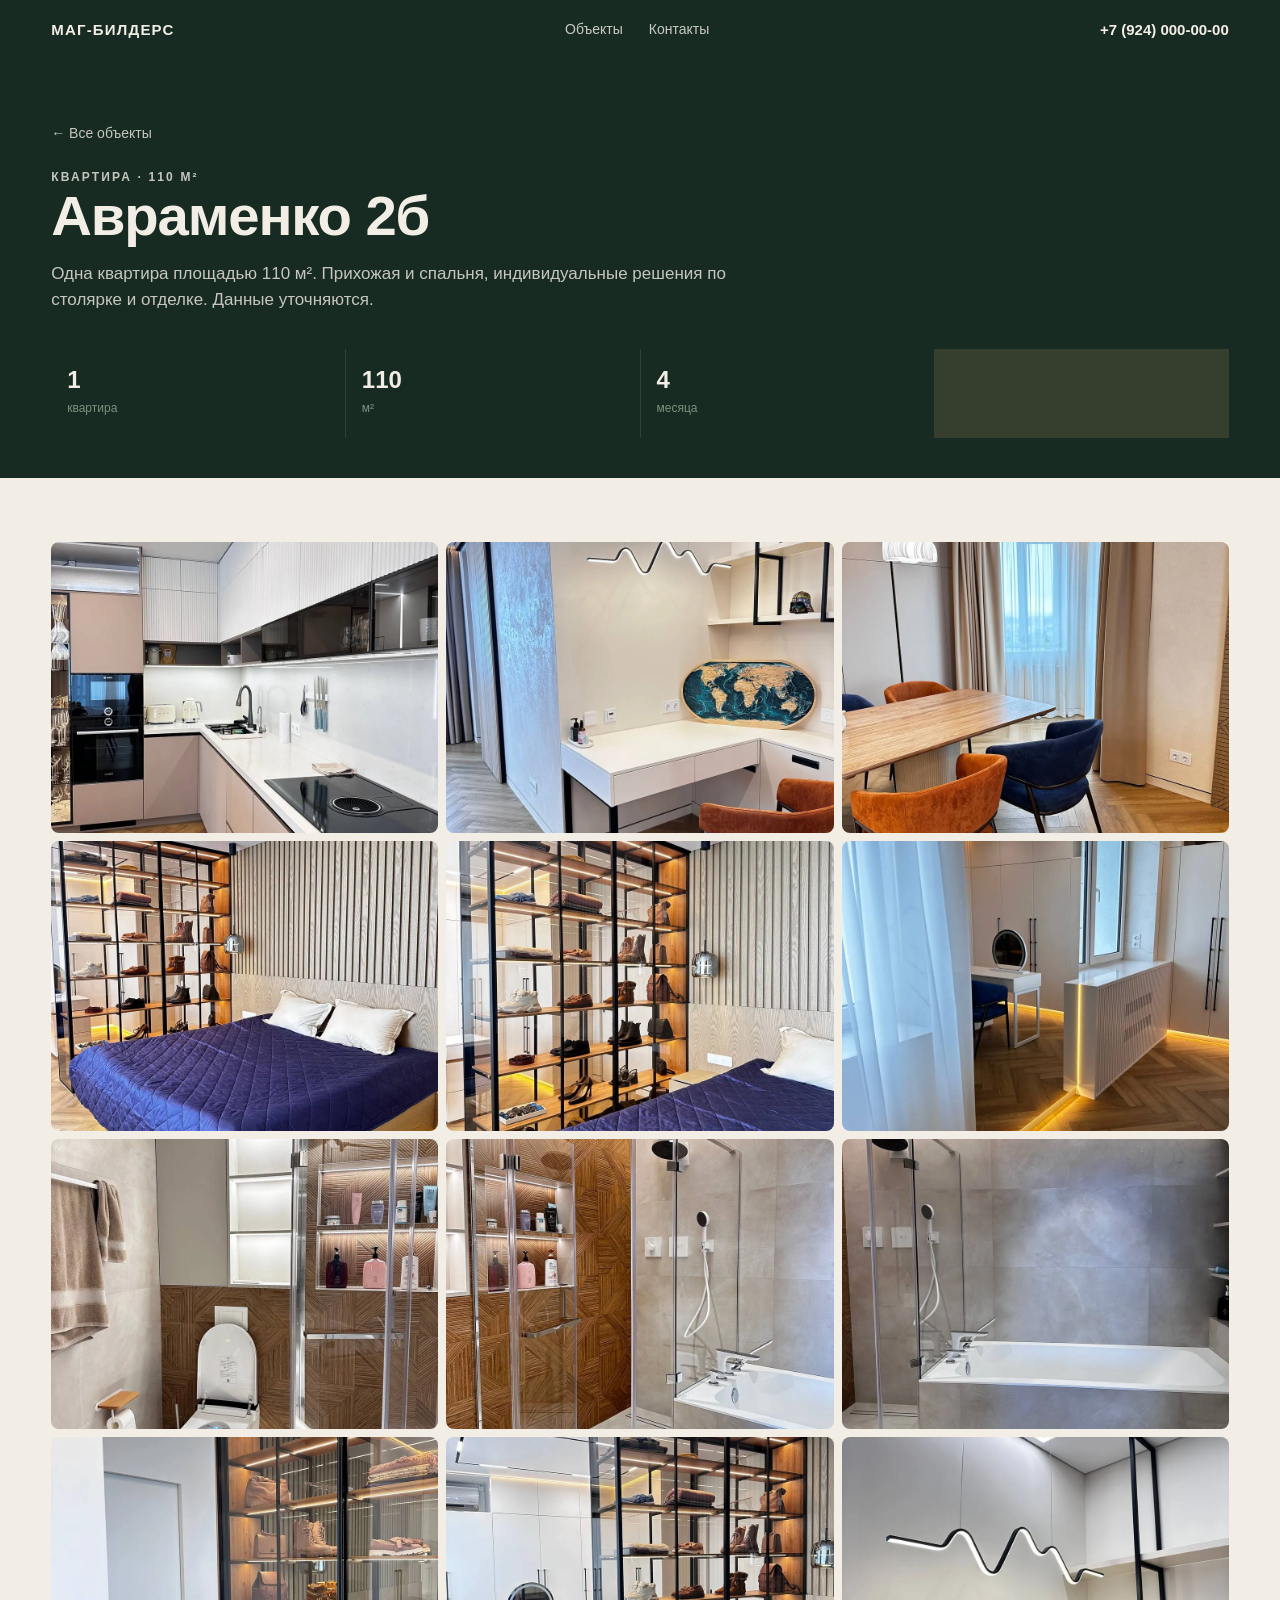
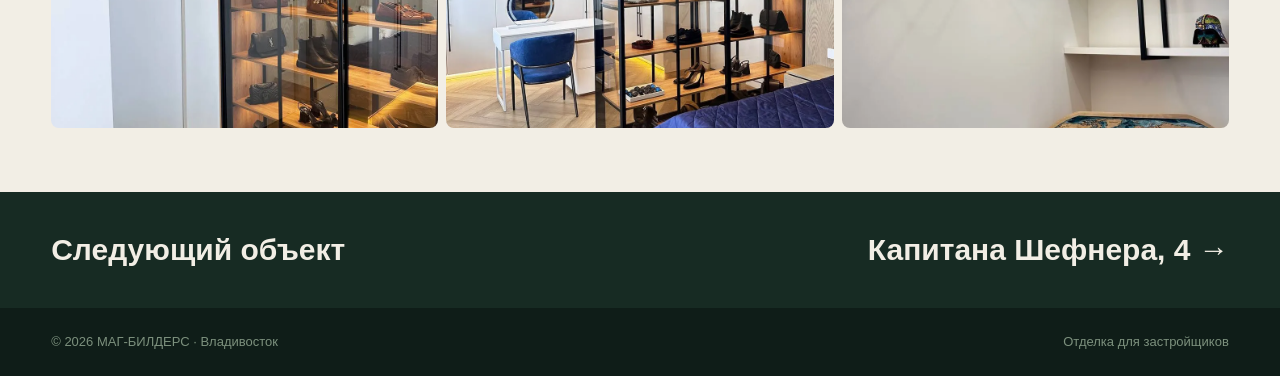
==== projects/avramenko-2b.html @ 246b2670 "Add files via upload" ====
<!DOCTYPE html>
<html lang="ru"><head>
<meta charset="utf-8">
<meta name="viewport" content="width=device-width,initial-scale=1">
<title>Авраменко 2б — МАГ-БИЛДЕРС</title>
<meta name="description" content="Прихожая и спальня — индивидуальный проект, а не типовой ремонт.">
<link rel="stylesheet" href="../assets/css/style.css">
<link rel="preload" href="../assets/fonts/Montserratwght.ttf" as="font" type="font/ttf" crossorigin>
<link rel="preload" href="../assets/fonts/Manropewght.ttf" as="font" type="font/ttf" crossorigin>
<style>
@font-face{font-family:"Montserrat";src:url("../assets/fonts/Montserratwght.ttf") format("truetype");font-weight:100 900;font-display:swap}
@font-face{font-family:"Manrope";src:url("../assets/fonts/Manropewght.ttf") format("truetype");font-weight:100 900;font-display:swap}
</style>
</head>
<body>
<header class="header">
  <div class="wrap header__row">
    <a class="logo" href="../index.html">МАГ-БИЛДЕРС</a>
    <nav class="nav">
      <a href="../index.html#projects">Объекты</a>
      <a href="../index.html#contacts">Контакты</a>
    </nav>
    <a class="header__phone" href="tel:+79240000000">+7 (924) 000-00-00</a>
    <button class="burger" aria-label="Меню">&#9776;</button>
  </div>
</header>

<section class="phero">
  <div class="wrap">
    <a class="back" href="../index.html#projects">← Все объекты</a>
    <p class="eyebrow" style="margin-top:24px">Квартира · 110 м²</p>
    <h1>Авраменко 2б</h1>
    <p>Одна квартира площадью 110 м². Прихожая и спальня, индивидуальные решения по столярке и отделке. Данные уточняются.</p>
    <div class="pstats"><div><b>1</b><span>квартира</span></div><div><b>110</b><span>м²</span></div><div><b>4</b><span>месяца</span></div></div>
  </div>
</section>

<section class="gallery">
  <div class="wrap">
    <div class="grid"><button data-full="../assets/img/avramenko-2b/001.webp"><img loading="lazy" src="../assets/img/avramenko-2b/001.webp" alt=""></button><button data-full="../assets/img/avramenko-2b/002.webp"><img loading="lazy" src="../assets/img/avramenko-2b/002.webp" alt=""></button><button data-full="../assets/img/avramenko-2b/003.webp"><img loading="lazy" src="../assets/img/avramenko-2b/003.webp" alt=""></button><button data-full="../assets/img/avramenko-2b/004.webp"><img loading="lazy" src="../assets/img/avramenko-2b/004.webp" alt=""></button><button data-full="../assets/img/avramenko-2b/005.webp"><img loading="lazy" src="../assets/img/avramenko-2b/005.webp" alt=""></button><button data-full="../assets/img/avramenko-2b/006.webp"><img loading="lazy" src="../assets/img/avramenko-2b/006.webp" alt=""></button><button data-full="../assets/img/avramenko-2b/007.webp"><img loading="lazy" src="../assets/img/avramenko-2b/007.webp" alt=""></button><button data-full="../assets/img/avramenko-2b/008.webp"><img loading="lazy" src="../assets/img/avramenko-2b/008.webp" alt=""></button><button data-full="../assets/img/avramenko-2b/009.webp"><img loading="lazy" src="../assets/img/avramenko-2b/009.webp" alt=""></button><button data-full="../assets/img/avramenko-2b/010.webp"><img loading="lazy" src="../assets/img/avramenko-2b/010.webp" alt=""></button><button data-full="../assets/img/avramenko-2b/011.webp"><img loading="lazy" src="../assets/img/avramenko-2b/011.webp" alt=""></button><button data-full="../assets/img/avramenko-2b/012.webp"><img loading="lazy" src="../assets/img/avramenko-2b/012.webp" alt=""></button></div>
  </div>
</section>

<section class="next">
  <div class="wrap">
    <a href="shefnera-4.html"><span>Следующий объект</span><span>Капитана Шефнера, 4 →</span></a>
  </div>
</section>
<footer class="footer">
  <div class="wrap footer__row">
    <span>© 2026 МАГ-БИЛДЕРС · Владивосток</span>
    <span>Отделка для застройщиков</span>
  </div>
</footer>
<script src="../assets/js/main.js"></script>
</body></html>
---- assets/css/style.css ----
:root{
  --deep:#172B23; --green:#254C3A; --milk:#F2EEE5; --graphite:#222522;
  --brass:#B3925D; --sage:#7C907D; --line:rgba(179,146,93,.28);
  --font-display:"Montserrat","Segoe UI",Arial,sans-serif;
  --font-text:"Manrope","Segoe UI",Arial,sans-serif;
  --radius:12px; --radius-lg:20px;
  --pad:clamp(20px,4vw,56px);
}
*{box-sizing:border-box}
html{scroll-behavior:smooth}
body{margin:0;background:var(--milk);color:var(--graphite);font-family:var(--font-text);font-size:17px;line-height:1.55;-webkit-font-smoothing:antialiased}
img,video{display:block;max-width:100%}
a{color:inherit}
h1,h2,h3{font-family:var(--font-display);font-weight:700;letter-spacing:-.02em;line-height:1.08;margin:0}
.wrap{width:min(1360px,100% - 2*var(--pad));margin:0 auto}
.eyebrow{font:600 12px/1.3 var(--font-text);letter-spacing:.18em;text-transform:uppercase;color:var(--brass);margin:0 0 18px}
.btn{display:inline-flex;align-items:center;justify-content:center;min-height:54px;padding:14px 26px;border-radius:var(--radius);border:1px solid var(--green);background:var(--green);color:var(--milk);font:700 13px/1.2 var(--font-text);letter-spacing:.06em;text-transform:uppercase;text-decoration:none;cursor:pointer;transition:background .2s,color .2s,border-color .2s}
.btn:hover{background:var(--deep);border-color:var(--deep)}
.btn--ghost{background:transparent;color:var(--milk);border-color:rgba(242,238,229,.55)}
.btn--ghost:hover{background:rgba(242,238,229,.12);border-color:var(--milk)}
.btn--dark{background:var(--graphite);border-color:var(--graphite)}

/* header */
.header{position:fixed;inset:0 0 auto;z-index:40;padding:18px 0;transition:background .3s,box-shadow .3s,padding .3s}
.header.is-solid{background:rgba(23,43,35,.94);backdrop-filter:blur(10px);padding:12px 0;box-shadow:0 1px 0 var(--line)}
.header__row{display:flex;align-items:center;justify-content:space-between;gap:20px}
.logo{font:700 15px/1 var(--font-display);letter-spacing:.08em;color:var(--milk);text-decoration:none;text-transform:uppercase}
.logo span{color:var(--brass)}
.nav{display:flex;gap:26px}
.nav a{color:rgba(242,238,229,.82);text-decoration:none;font-size:14px;transition:color .2s}
.nav a:hover{color:var(--brass)}
.header__phone{color:var(--milk);text-decoration:none;font-weight:600;font-size:15px;white-space:nowrap}
.burger{display:none;background:none;border:0;color:var(--milk);font-size:22px;cursor:pointer}

/* hero */
.hero{background:var(--deep);padding:96px 0 40px}
.hero__frame{position:relative;overflow:hidden;border-radius:var(--radius-lg);background:#0f1d18;aspect-ratio:16/9;min-height:420px}
.hero__frame img,.hero__frame video{position:absolute;inset:0;width:100%;height:100%;object-fit:cover}
.hero__frame video{opacity:0;transition:opacity .8s ease}
.hero__frame video.is-playing{opacity:1}
.hero__frame::after{content:"";position:absolute;inset:0;background:linear-gradient(90deg,rgba(23,43,35,.9),rgba(23,43,35,.62) 55%,rgba(23,43,35,.12))}
.hero__content{position:relative;z-index:2;display:flex;flex-direction:column;justify-content:flex-end;height:100%;padding:clamp(24px,4vw,56px);color:var(--milk);max-width:820px}
.hero h1{font-size:clamp(34px,5.2vw,68px);margin:0 0 20px}
.hero h1 em{font-style:normal;color:var(--brass)}
.hero__lead{font-size:clamp(16px,1.5vw,20px);line-height:1.5;color:rgba(242,238,229,.9);max-width:640px;margin:0 0 28px}
.hero__actions{display:flex;gap:14px;flex-wrap:wrap}

/* about */
.about{padding:clamp(56px,7vw,104px) 0;background:var(--milk)}
.about__grid{display:grid;grid-template-columns:1.05fr .95fr;gap:clamp(28px,5vw,72px);align-items:start}
.about h2{font-size:clamp(28px,3.4vw,46px);color:var(--green);margin:0 0 20px}
.about p{color:#3a3f3a;margin:0 0 16px}
.rule{width:72px;height:2px;background:var(--brass);margin:24px 0}
.proof{display:block}
.proof__item{border-top:1px solid rgba(34,37,34,.14);padding-top:16px}
.proof__title{font:700 16px/1.3 var(--font-display);color:var(--graphite);margin:0 0 6px}
.proof__text{font-size:15px;color:#4b514b;margin:0}

/* projects */
.projects{padding:0 0 clamp(56px,7vw,104px);background:var(--milk)}
.projects__head{display:flex;align-items:flex-end;justify-content:space-between;gap:24px;margin-bottom:28px}
.projects h2{font-size:clamp(28px,3.4vw,46px);color:var(--green)}
.projects__head p{margin:0;color:#5a615a;font-size:15px;max-width:420px}
.cards{display:grid;gap:20px}
.card{display:grid;grid-template-columns:minmax(0,42%) minmax(0,58%);background:#EDE6D8;border-radius:var(--radius-lg);overflow:hidden;text-decoration:none;color:inherit;box-shadow:0 1px 0 rgba(34,37,34,.06);transition:transform .25s ease,box-shadow .25s ease}
.card:hover{transform:translateY(-2px);box-shadow:0 18px 40px rgba(23,43,35,.10)}
.card__body{padding:clamp(24px,2.6vw,38px);display:flex;flex-direction:column;min-height:340px}
.card__type{font-size:12px;letter-spacing:.14em;text-transform:uppercase;color:var(--brass);margin:0 0 10px}
.card__title{font-size:clamp(24px,2.4vw,34px);color:var(--green);margin:0 0 12px}
.card__text{font-size:16.5px;line-height:1.5;color:#3a3f3a;margin:0 0 22px}
.card__stats{display:flex;gap:22px;flex-wrap:wrap;margin-top:4px}
.card__stat b{display:block;font:700 26px/1.1 var(--font-display);color:var(--graphite)}
.card__stat span{font-size:13px;color:#6d756d}
.card__more{margin-top:auto;padding-top:22px;font:700 12px/1 var(--font-text);letter-spacing:.12em;text-transform:uppercase;color:var(--green)}
.card__media{display:grid;grid-template-columns:1.5fr 1fr 1fr;grid-template-rows:1fr 1fr;gap:4px;background:#dcd3c2;min-height:340px}
.card__media img{position:absolute;inset:0;width:100%;height:100%;object-fit:cover;transition:transform .5s ease}
.card:hover .card__tile img{transform:scale(1.03)}
.card__media > *:first-child{grid-row:1 / span 2}
.card__tile{position:relative;display:block;overflow:hidden;height:100%}
.card__badge{position:absolute;inset:auto 8px 8px auto;background:rgba(23,43,35,.86);color:var(--milk);font:600 12px/1 var(--font-text);padding:7px 10px;border-radius:4px;letter-spacing:.02em}

/* cta */
.cta{background:var(--deep);color:var(--milk);padding:clamp(56px,7vw,96px) 0}
.cta__grid{display:grid;grid-template-columns:1.1fr .9fr;gap:40px;align-items:center}
.cta h2{font-size:clamp(28px,3.4vw,44px);margin:0 0 16px}
.cta p{color:rgba(242,238,229,.78);margin:0}
.cta__actions{display:flex;gap:14px;flex-wrap:wrap;justify-content:flex-end}
.contacts{display:flex;gap:28px;flex-wrap:wrap;margin-top:28px;font-size:15px;color:rgba(242,238,229,.8)}
.contacts a{text-decoration:none;color:var(--milk)}
.contacts a:hover{color:var(--brass)}

/* footer */
.footer{background:#0f1d18;color:var(--sage);font-size:13px;padding:24px 0}
.footer__row{display:flex;justify-content:space-between;gap:16px;flex-wrap:wrap}

/* project page */
.phero{background:var(--deep);color:var(--milk);padding:120px 0 40px}
.phero h1{font-size:clamp(30px,4.4vw,58px);margin:0 0 14px}
.phero p{color:rgba(242,238,229,.8);max-width:720px;margin:0}
.pstats{display:grid;grid-template-columns:repeat(4,1fr);gap:1px;background:rgba(179,146,93,.2);margin-top:36px}
.pstats div{background:var(--deep);padding:18px 16px}
.pstats b{display:block;font:700 24px/1.1 var(--font-display)}
.pstats span{font-size:12px;color:var(--sage)}
.gallery{padding:clamp(40px,5vw,72px) 0;background:var(--milk)}
.grid{display:grid;grid-template-columns:repeat(3,1fr);gap:8px}
.grid button{padding:0;border:0;background:#ddd;cursor:zoom-in;overflow:hidden;border-radius:8px;aspect-ratio:4/3}
.grid img{width:100%;height:100%;object-fit:cover;transition:transform .4s}
.grid button:hover img{transform:scale(1.04)}
.back{display:inline-flex;gap:8px;align-items:center;color:var(--milk);text-decoration:none;font-size:14px;opacity:.8}
.back:hover{opacity:1;color:var(--brass)}
.next{background:var(--deep);color:var(--milk);padding:40px 0}
.next a{display:flex;justify-content:space-between;align-items:center;text-decoration:none;color:var(--milk);font:700 clamp(20px,2.4vw,30px)/1.2 var(--font-display)}
.next a:hover{color:var(--brass)}

/* lightbox */
.lb{position:fixed;inset:0;z-index:80;background:rgba(10,16,13,.96);display:none;align-items:center;justify-content:center}
.lb.is-open{display:flex}
.lb img{max-width:92vw;max-height:86vh;object-fit:contain;border-radius:6px}
.lb__btn{position:absolute;background:none;border:0;color:var(--milk);font-size:34px;cursor:pointer;padding:16px;opacity:.75}
.lb__btn:hover{opacity:1}
.lb__prev{left:8px}.lb__next{right:8px}.lb__close{top:8px;right:8px}
.lb__count{position:absolute;bottom:18px;left:50%;transform:translateX(-50%);color:rgba(255,255,255,.7);font-size:13px}

@media (max-width:900px){
  .nav{display:none}
  .burger{display:block}
  .header__phone{display:none}
  .about__grid,.cta__grid{grid-template-columns:1fr}
  .cta__actions{justify-content:flex-start}
  .card{grid-template-columns:1fr}
  .card__media{min-height:240px;order:-1}
  .grid{grid-template-columns:repeat(2,1fr)}
  .pstats{grid-template-columns:repeat(2,1fr)}
  .hero__frame{aspect-ratio:auto;min-height:560px}
  .hero__frame::after{background:linear-gradient(180deg,rgba(23,43,35,.55),rgba(23,43,35,.9))}
  .hero{padding-top:84px}
}
@media (max-width:560px){
  .grid{grid-template-columns:1fr}
  .card__stats{gap:16px}
}
@media (prefers-reduced-motion:reduce){
  *{transition:none!important;animation:none!important;scroll-behavior:auto!important}
}

/* proof block */
.proof{background:var(--milk);padding:clamp(36px,4.5vw,64px) 0 clamp(28px,3vw,40px)}
.proof__grid{display:grid;grid-template-columns:repeat(4,1fr);gap:1px;background:rgba(34,37,34,.14);border-top:1px solid rgba(34,37,34,.16);border-bottom:1px solid rgba(34,37,34,.16)}
.proof__item{background:var(--milk);padding:26px 24px 28px}
.proof__num{font:700 12px/1 var(--font-text);letter-spacing:.18em;color:var(--brass);margin:0 0 12px}
.proof__title{font:700 19px/1.3 var(--font-display);color:var(--green);margin:0 0 8px}
.proof__text{font-size:15px;line-height:1.5;color:#4b514b;margin:0}
@media (max-width:1000px){.proof__grid{grid-template-columns:repeat(2,1fr)}}
@media (max-width:600px){.proof__grid{grid-template-columns:1fr}.proof__item{padding:20px 0 22px;background:transparent}.proof__grid{background:transparent;gap:0;border-bottom:0}.proof__item{border-top:1px solid rgba(34,37,34,.14)}}

/* stat icons */
.card__stat{display:flex;align-items:flex-start;gap:10px}
.card__stat svg{width:20px;height:20px;flex:none;margin-top:2px;stroke:var(--brass);fill:none;stroke-width:1.4;stroke-linecap:round;stroke-linejoin:round}
.card__stat > div{display:flex;flex-direction:column}
.card__stat b{display:block;font-size:26px;line-height:1.1;font-weight:700;color:var(--graphite)}
.card__stat span{font-size:13px;color:#5a615a;display:block;margin-top:2px;line-height:1.3}
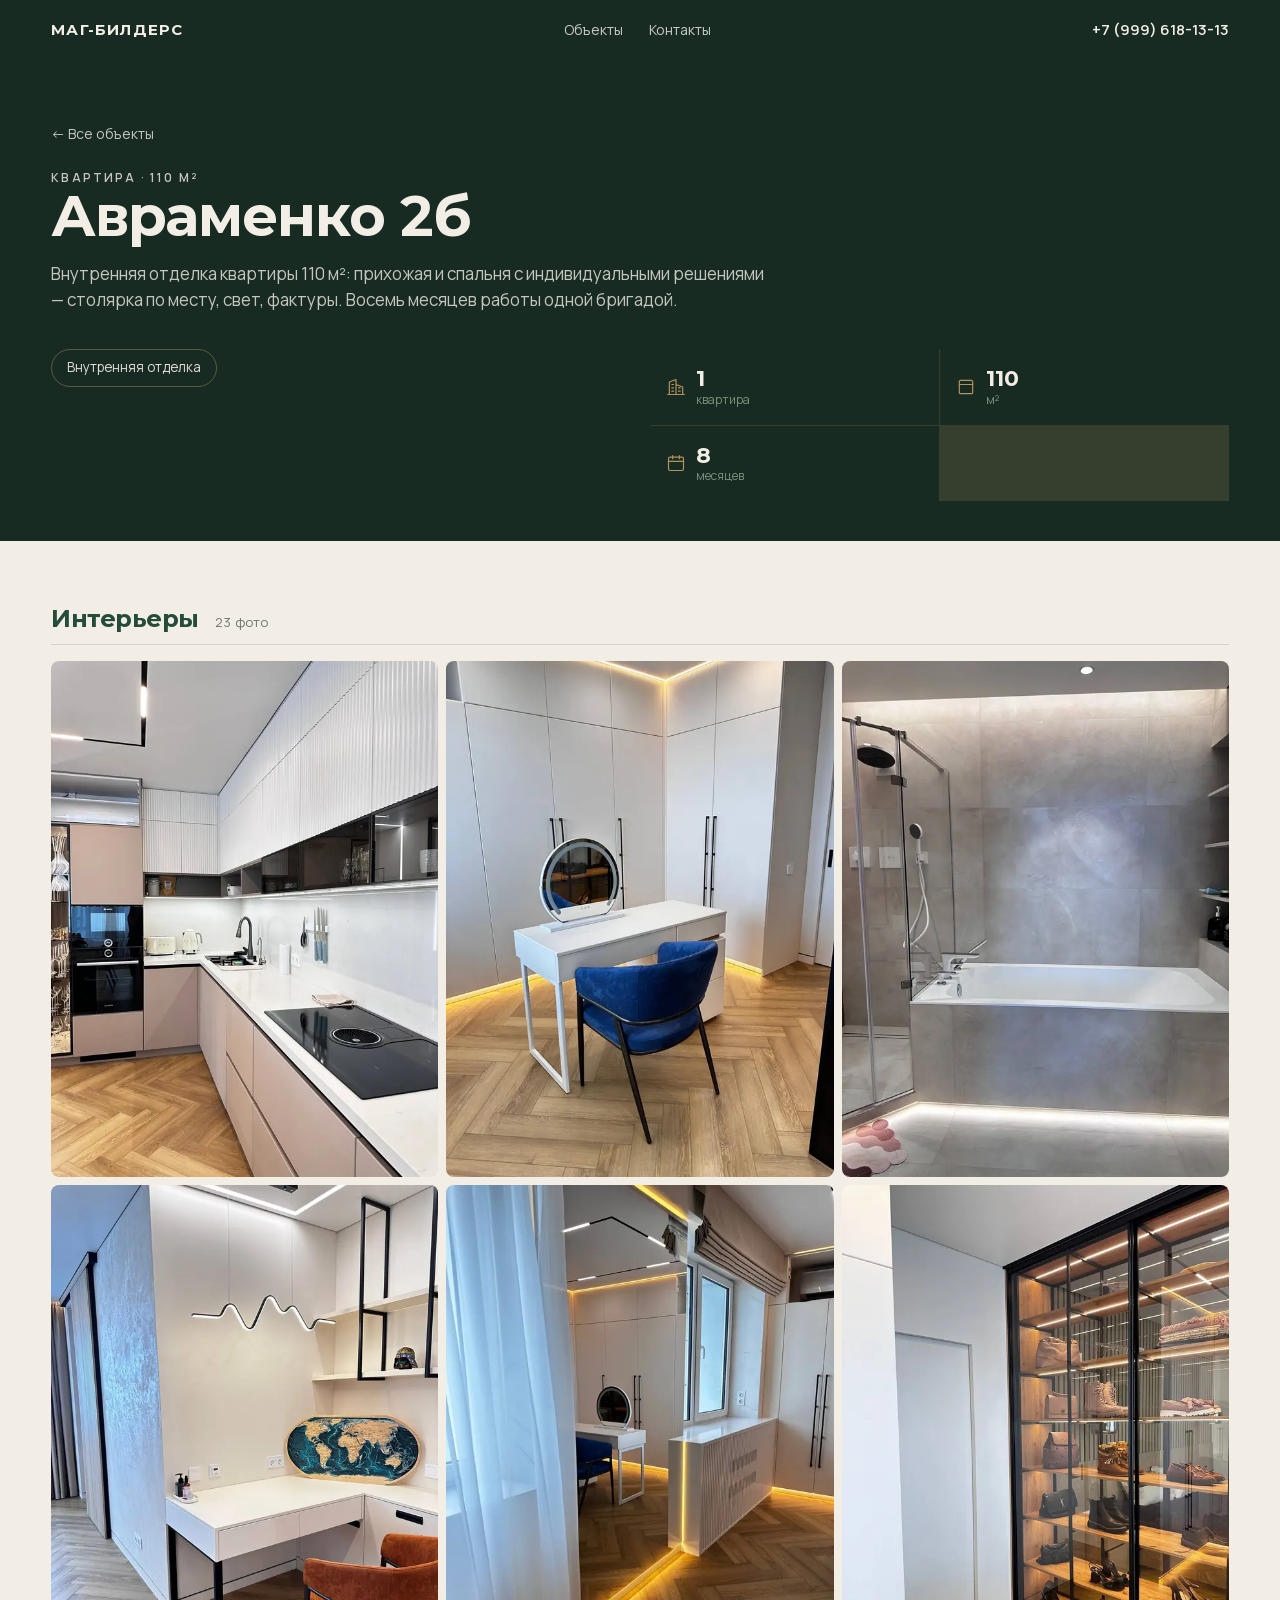
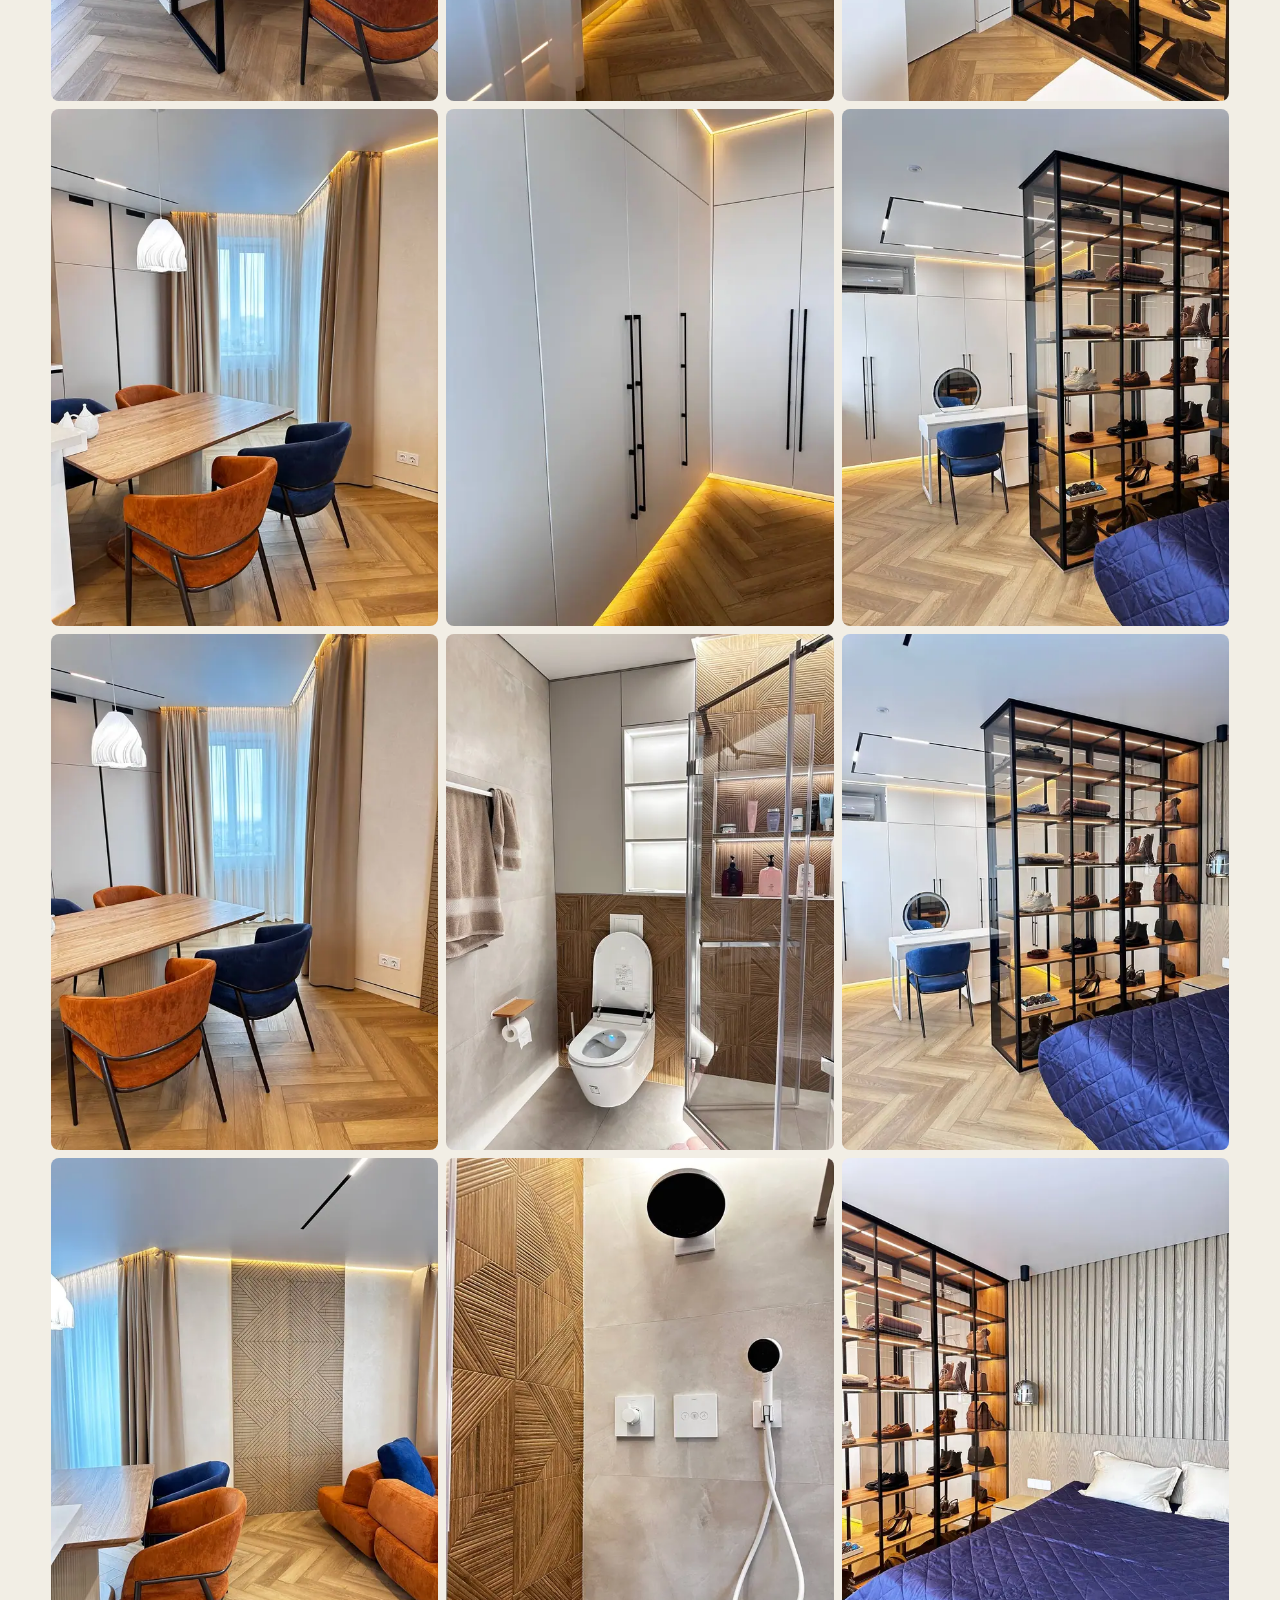
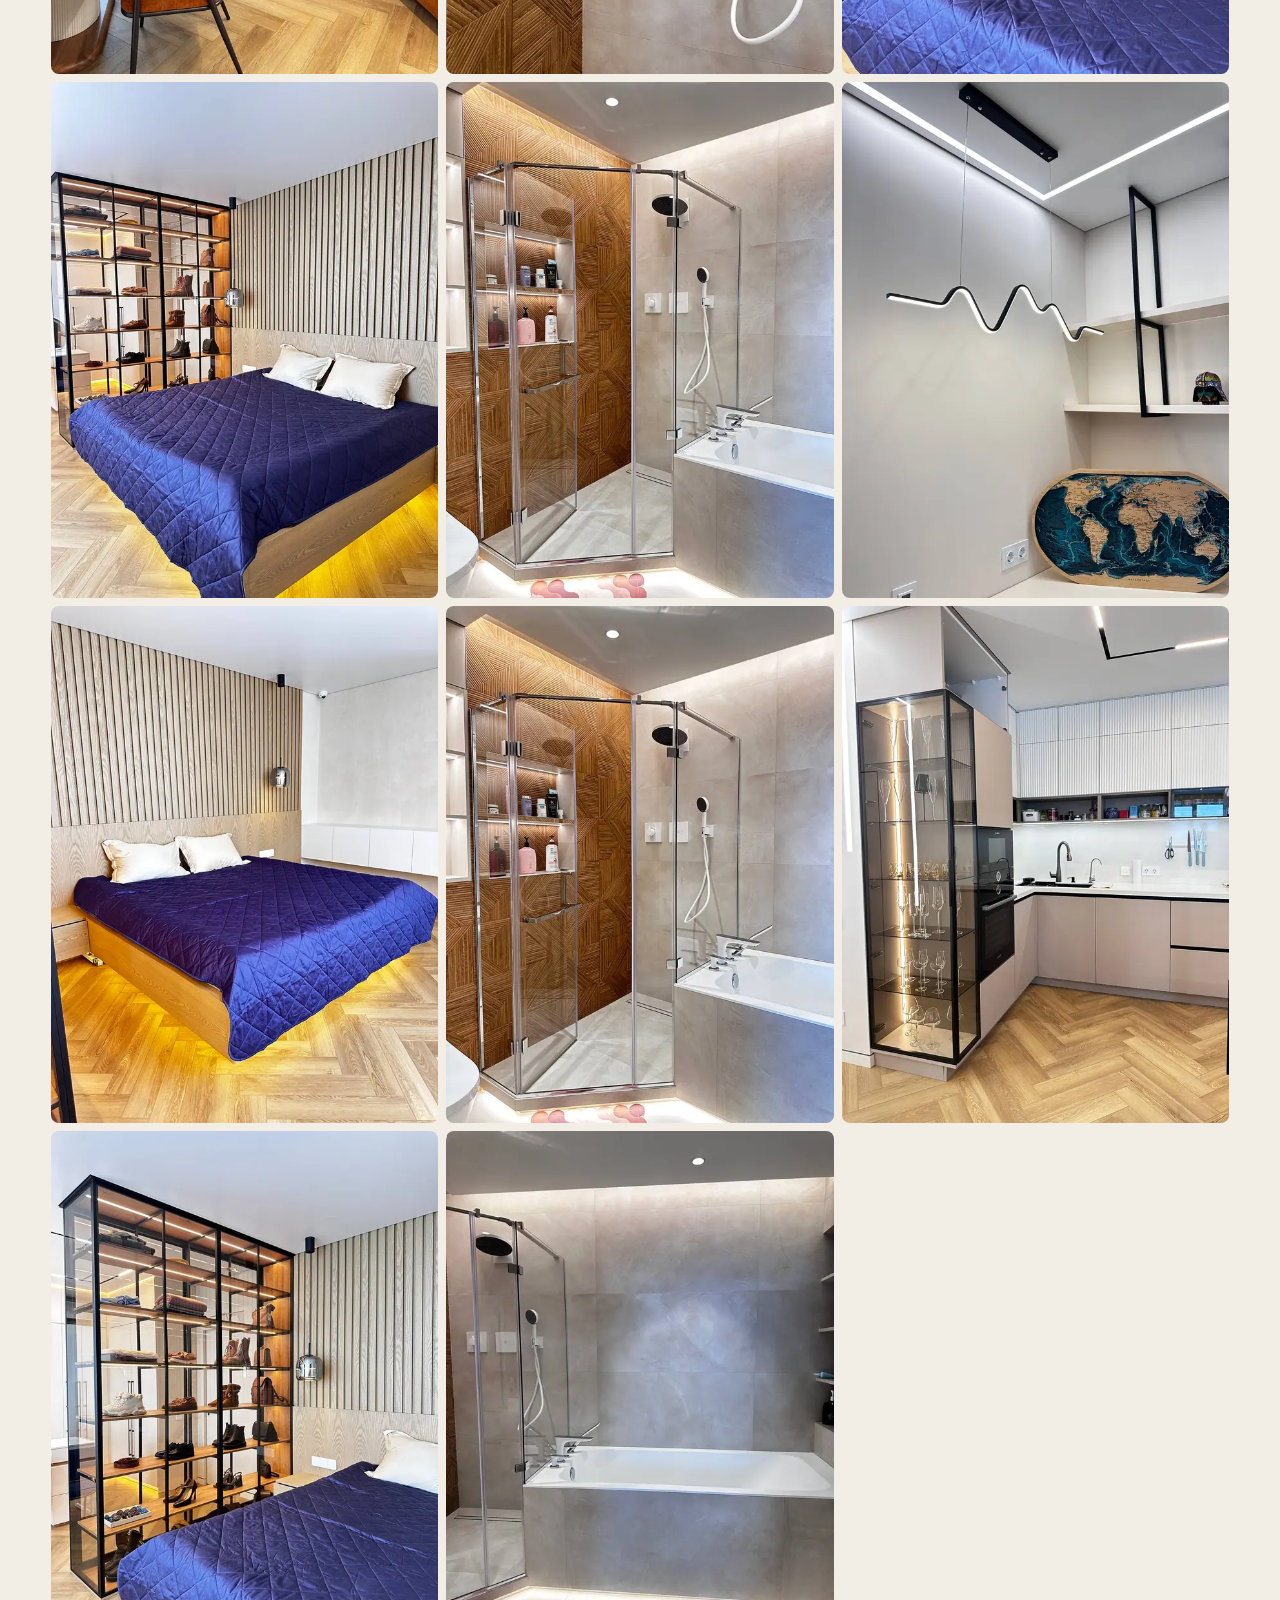
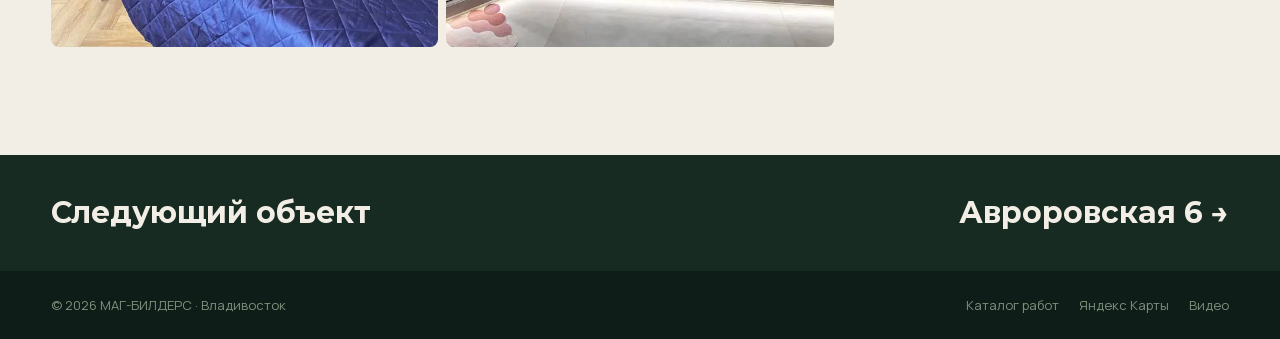
==== commit 0fb00826: "Сайт по ТЗ: семь объектов, фото МОП, новые контакты - семь объектов вместо пяти: Шефнера 4 -> Авроро" ====
--- a/projects/avramenko-2b.html
+++ b/projects/avramenko-2b.html
@@ -3,13 +3,17 @@
 <meta charset="utf-8">
 <meta name="viewport" content="width=device-width,initial-scale=1">
 <title>Авраменко 2б — МАГ-БИЛДЕРС</title>
-<meta name="description" content="Прихожая и спальня — индивидуальный проект, а не типовой ремонт.">
+<meta name="description" content="110 м² индивидуальных решений вместо типового ремонта.">
+<meta property="og:title" content="Авраменко 2б — МАГ-БИЛДЕРС">
+<meta property="og:description" content="110 м² индивидуальных решений вместо типового ремонта.">
+<meta property="og:type" content="website">
+<meta name="theme-color" content="#172B23">
 <link rel="stylesheet" href="../assets/css/style.css">
-<link rel="preload" href="../assets/fonts/Montserratwght.ttf" as="font" type="font/ttf" crossorigin>
-<link rel="preload" href="../assets/fonts/Manropewght.ttf" as="font" type="font/ttf" crossorigin>
+<link rel="preload" href="../assets/fonts/Montserrat.woff2" as="font" type="font/woff2" crossorigin>
+<link rel="preload" href="../assets/fonts/Manrope.woff2" as="font" type="font/woff2" crossorigin>
 <style>
-@font-face{font-family:"Montserrat";src:url("../assets/fonts/Montserratwght.ttf") format("truetype");font-weight:100 900;font-display:swap}
-@font-face{font-family:"Manrope";src:url("../assets/fonts/Manropewght.ttf") format("truetype");font-weight:100 900;font-display:swap}
+@font-face{font-family:"Montserrat";src:url("../assets/fonts/Montserrat.woff2") format("woff2");font-weight:100 900;font-display:swap}
+@font-face{font-family:"Manrope";src:url("../assets/fonts/Manrope.woff2") format("woff2");font-weight:100 900;font-display:swap}
 </style>
 </head>
 <body>
@@ -20,8 +24,13 @@
       <a href="../index.html#projects">Объекты</a>
       <a href="../index.html#contacts">Контакты</a>
     </nav>
-    <a class="header__phone" href="tel:+79240000000">+7 (924) 000-00-00</a>
-    <button class="burger" aria-label="Меню">&#9776;</button>
+    <a class="header__phone" href="tel:+79996181313">+7 (999) 618-13-13</a>
+    <button class="burger" aria-label="Меню" aria-expanded="false">&#9776;</button>
+    <div class="menu-extra" hidden>
+      <a href="https://wa.me/79996181313" target="_blank" rel="noopener">WhatsApp</a>
+      <a href="https://t.me/MAGbuildersVl" target="_blank" rel="noopener">Telegram</a>
+      <a href="https://taplink.cc/magbuilders.vl" target="_blank" rel="noopener">Каталог работ</a>
+    </div>
   </div>
 </header>
 
@@ -30,26 +39,33 @@
     <a class="back" href="../index.html#projects">← Все объекты</a>
     <p class="eyebrow" style="margin-top:24px">Квартира · 110 м²</p>
     <h1>Авраменко 2б</h1>
-    <p>Одна квартира площадью 110 м². Прихожая и спальня, индивидуальные решения по столярке и отделке. Данные уточняются.</p>
-    <div class="pstats"><div><b>1</b><span>квартира</span></div><div><b>110</b><span>м²</span></div><div><b>4</b><span>месяца</span></div></div>
+    <p>Внутренняя отделка квартиры 110 м²: прихожая и спальня с индивидуальными решениями — столярка по месту, свет, фактуры. Восемь месяцев работы одной бригадой.</p>
+    <div class="phero__cols">
+      <ul class="works"><li>Внутренняя отделка</li></ul>
+      <div class="pstats"><div><svg viewBox="0 0 24 24" aria-hidden="true"><path d="M4 21V6l8-3v18M12 21V9l8 3v9M2 21h20"/><path d="M7 9h2M7 13h2M7 17h2M15 13h2M15 17h2"/></svg><b>1</b><span>квартира</span></div><div><svg viewBox="0 0 24 24" aria-hidden="true"><rect x="4" y="4" width="16" height="16" rx="1.5"/><path d="M4 9h16"/></svg><b>110</b><span>м²</span></div><div><svg viewBox="0 0 24 24" aria-hidden="true"><rect x="3" y="5" width="18" height="16" rx="2"/><path d="M3 10h18M8 3v4M16 3v4"/></svg><b>8</b><span>месяцев</span></div></div>
+    </div>
   </div>
 </section>
 
 <section class="gallery">
   <div class="wrap">
-    <div class="grid"><button data-full="../assets/img/avramenko-2b/001.webp"><img loading="lazy" src="../assets/img/avramenko-2b/001.webp" alt=""></button><button data-full="../assets/img/avramenko-2b/002.webp"><img loading="lazy" src="../assets/img/avramenko-2b/002.webp" alt=""></button><button data-full="../assets/img/avramenko-2b/003.webp"><img loading="lazy" src="../assets/img/avramenko-2b/003.webp" alt=""></button><button data-full="../assets/img/avramenko-2b/004.webp"><img loading="lazy" src="../assets/img/avramenko-2b/004.webp" alt=""></button><button data-full="../assets/img/avramenko-2b/005.webp"><img loading="lazy" src="../assets/img/avramenko-2b/005.webp" alt=""></button><button data-full="../assets/img/avramenko-2b/006.webp"><img loading="lazy" src="../assets/img/avramenko-2b/006.webp" alt=""></button><button data-full="../assets/img/avramenko-2b/007.webp"><img loading="lazy" src="../assets/img/avramenko-2b/007.webp" alt=""></button><button data-full="../assets/img/avramenko-2b/008.webp"><img loading="lazy" src="../assets/img/avramenko-2b/008.webp" alt=""></button><button data-full="../assets/img/avramenko-2b/009.webp"><img loading="lazy" src="../assets/img/avramenko-2b/009.webp" alt=""></button><button data-full="../assets/img/avramenko-2b/010.webp"><img loading="lazy" src="../assets/img/avramenko-2b/010.webp" alt=""></button><button data-full="../assets/img/avramenko-2b/011.webp"><img loading="lazy" src="../assets/img/avramenko-2b/011.webp" alt=""></button><button data-full="../assets/img/avramenko-2b/012.webp"><img loading="lazy" src="../assets/img/avramenko-2b/012.webp" alt=""></button></div>
+    <div class="gallery__group"><h2>Интерьеры</h2><span class="gallery__count">23 фото</span></div><div class="grid"><button type="button" data-full="../assets/img/avramenko-2b/001.webp" aria-label="Интерьеры — фото 1"><img loading="lazy" src="../assets/img/avramenko-2b/t/001.webp" alt="" width="800" height="600"></button><button type="button" data-full="../assets/img/avramenko-2b/002.webp" aria-label="Интерьеры — фото 2"><img loading="lazy" src="../assets/img/avramenko-2b/t/002.webp" alt="" width="800" height="600"></button><button type="button" data-full="../assets/img/avramenko-2b/003.webp" aria-label="Интерьеры — фото 3"><img loading="lazy" src="../assets/img/avramenko-2b/t/003.webp" alt="" width="800" height="600"></button><button type="button" data-full="../assets/img/avramenko-2b/004.webp" aria-label="Интерьеры — фото 4"><img loading="lazy" src="../assets/img/avramenko-2b/t/004.webp" alt="" width="800" height="600"></button><button type="button" data-full="../assets/img/avramenko-2b/005.webp" aria-label="Интерьеры — фото 5"><img loading="lazy" src="../assets/img/avramenko-2b/t/005.webp" alt="" width="800" height="600"></button><button type="button" data-full="../assets/img/avramenko-2b/006.webp" aria-label="Интерьеры — фото 6"><img loading="lazy" src="../assets/img/avramenko-2b/t/006.webp" alt="" width="800" height="600"></button><button type="button" data-full="../assets/img/avramenko-2b/007.webp" aria-label="Интерьеры — фото 7"><img loading="lazy" src="../assets/img/avramenko-2b/t/007.webp" alt="" width="800" height="600"></button><button type="button" data-full="../assets/img/avramenko-2b/008.webp" aria-label="Интерьеры — фото 8"><img loading="lazy" src="../assets/img/avramenko-2b/t/008.webp" alt="" width="800" height="600"></button><button type="button" data-full="../assets/img/avramenko-2b/009.webp" aria-label="Интерьеры — фото 9"><img loading="lazy" src="../assets/img/avramenko-2b/t/009.webp" alt="" width="800" height="600"></button><button type="button" data-full="../assets/img/avramenko-2b/010.webp" aria-label="Интерьеры — фото 10"><img loading="lazy" src="../assets/img/avramenko-2b/t/010.webp" alt="" width="800" height="600"></button><button type="button" data-full="../assets/img/avramenko-2b/011.webp" aria-label="Интерьеры — фото 11"><img loading="lazy" src="../assets/img/avramenko-2b/t/011.webp" alt="" width="800" height="600"></button><button type="button" data-full="../assets/img/avramenko-2b/012.webp" aria-label="Интерьеры — фото 12"><img loading="lazy" src="../assets/img/avramenko-2b/t/012.webp" alt="" width="800" height="600"></button><button type="button" data-full="../assets/img/avramenko-2b/013.webp" aria-label="Интерьеры — фото 13"><img loading="lazy" src="../assets/img/avramenko-2b/t/013.webp" alt="" width="800" height="600"></button><button type="button" data-full="../assets/img/avramenko-2b/014.webp" aria-label="Интерьеры — фото 14"><img loading="lazy" src="../assets/img/avramenko-2b/t/014.webp" alt="" width="800" height="600"></button><button type="button" data-full="../assets/img/avramenko-2b/015.webp" aria-label="Интерьеры — фото 15"><img loading="lazy" src="../assets/img/avramenko-2b/t/015.webp" alt="" width="800" height="600"></button><button type="button" data-full="../assets/img/avramenko-2b/016.webp" aria-label="Интерьеры — фото 16"><img loading="lazy" src="../assets/img/avramenko-2b/t/016.webp" alt="" width="800" height="600"></button><button type="button" data-full="../assets/img/avramenko-2b/017.webp" aria-label="Интерьеры — фото 17"><img loading="lazy" src="../assets/img/avramenko-2b/t/017.webp" alt="" width="800" height="600"></button><button type="button" data-full="../assets/img/avramenko-2b/018.webp" aria-label="Интерьеры — фото 18"><img loading="lazy" src="../assets/img/avramenko-2b/t/018.webp" alt="" width="800" height="600"></button><button type="button" data-full="../assets/img/avramenko-2b/019.webp" aria-label="Интерьеры — фото 19"><img loading="lazy" src="../assets/img/avramenko-2b/t/019.webp" alt="" width="800" height="600"></button><button type="button" data-full="../assets/img/avramenko-2b/020.webp" aria-label="Интерьеры — фото 20"><img loading="lazy" src="../assets/img/avramenko-2b/t/020.webp" alt="" width="800" height="600"></button><button type="button" data-full="../assets/img/avramenko-2b/021.webp" aria-label="Интерьеры — фото 21"><img loading="lazy" src="../assets/img/avramenko-2b/t/021.webp" alt="" width="800" height="600"></button><button type="button" data-full="../assets/img/avramenko-2b/022.webp" aria-label="Интерьеры — фото 22"><img loading="lazy" src="../assets/img/avramenko-2b/t/022.webp" alt="" width="800" height="600"></button><button type="button" data-full="../assets/img/avramenko-2b/023.webp" aria-label="Интерьеры — фото 23"><img loading="lazy" src="../assets/img/avramenko-2b/t/023.webp" alt="" width="800" height="600"></button></div>
   </div>
 </section>
 
 <section class="next">
   <div class="wrap">
-    <a href="shefnera-4.html"><span>Следующий объект</span><span>Капитана Шефнера, 4 →</span></a>
+    <a href="avrorovskaya-6.html"><span>Следующий объект</span><span>Авроровская 6 →</span></a>
   </div>
 </section>
 <footer class="footer">
   <div class="wrap footer__row">
     <span>© 2026 МАГ-БИЛДЕРС · Владивосток</span>
-    <span>Отделка для застройщиков</span>
+    <span class="footer__links">
+      <a href="https://taplink.cc/magbuilders.vl" target="_blank" rel="noopener">Каталог работ</a>
+      <a href="https://yandex.ru/maps/org/mag_builders/175291414661" target="_blank" rel="noopener">Яндекс Карты</a>
+      <a href="https://youtu.be/LYErURsFOjw" target="_blank" rel="noopener">Видео</a>
+    </span>
   </div>
 </footer>
 <script src="../assets/js/main.js"></script>
--- a/assets/css/style.css
+++ b/assets/css/style.css
@@ -39,8 +39,8 @@
 .hero__frame video{opacity:0;transition:opacity .8s ease}
 .hero__frame video.is-playing{opacity:1}
 .hero__frame::after{content:"";position:absolute;inset:0;background:linear-gradient(90deg,rgba(23,43,35,.9),rgba(23,43,35,.62) 55%,rgba(23,43,35,.12))}
-.hero__content{position:relative;z-index:2;display:flex;flex-direction:column;justify-content:flex-end;height:100%;padding:clamp(24px,4vw,56px);color:var(--milk);max-width:820px}
-.hero h1{font-size:clamp(34px,5.2vw,68px);margin:0 0 20px}
+.hero__content{position:relative;z-index:2;display:flex;flex-direction:column;justify-content:flex-end;height:100%;padding:clamp(24px,4vw,56px);color:var(--milk);max-width:900px}
+.hero h1{font-size:clamp(30px,4.1vw,56px);margin:0 0 20px}
 .hero h1 em{font-style:normal;color:var(--brass)}
 .hero__lead{font-size:clamp(16px,1.5vw,20px);line-height:1.5;color:rgba(242,238,229,.9);max-width:640px;margin:0 0 28px}
 .hero__actions{display:flex;gap:14px;flex-wrap:wrap}
@@ -97,15 +97,25 @@
 .phero{background:var(--deep);color:var(--milk);padding:120px 0 40px}
 .phero h1{font-size:clamp(30px,4.4vw,58px);margin:0 0 14px}
 .phero p{color:rgba(242,238,229,.8);max-width:720px;margin:0}
-.pstats{display:grid;grid-template-columns:repeat(4,1fr);gap:1px;background:rgba(179,146,93,.2);margin-top:36px}
-.pstats div{background:var(--deep);padding:18px 16px}
-.pstats b{display:block;font:700 24px/1.1 var(--font-display)}
-.pstats span{font-size:12px;color:var(--sage)}
+.phero__cols{display:grid;grid-template-columns:minmax(0,1fr) minmax(0,1.05fr);gap:clamp(24px,4vw,48px);align-items:start;margin-top:36px}
+.works{display:flex;flex-wrap:wrap;gap:8px;list-style:none;margin:0;padding:0}
+.works li{border:1px solid rgba(179,146,93,.45);color:rgba(242,238,229,.92);padding:9px 15px;border-radius:999px;font-size:13.5px;line-height:1.3}
+.pstats{display:grid;grid-template-columns:repeat(2,minmax(0,1fr));gap:1px;background:rgba(179,146,93,.2);margin:0}
+.pstats div{background:var(--deep);padding:18px 16px;display:grid;grid-template-columns:auto 1fr;grid-template-rows:auto auto;column-gap:10px;align-items:center}
+.pstats svg{width:20px;height:20px;grid-row:1 / span 2;stroke:var(--brass);fill:none;stroke-width:1.4;stroke-linecap:round;stroke-linejoin:round}
+.pstats b{display:block;font:700 22px/1.1 var(--font-display)}
+.pstats span{font-size:12px;color:var(--sage);line-height:1.25}
 .gallery{padding:clamp(40px,5vw,72px) 0;background:var(--milk)}
-.grid{display:grid;grid-template-columns:repeat(3,1fr);gap:8px}
-.grid button{padding:0;border:0;background:#ddd;cursor:zoom-in;overflow:hidden;border-radius:8px;aspect-ratio:4/3}
-.grid img{width:100%;height:100%;object-fit:cover;transition:transform .4s}
-.grid button:hover img{transform:scale(1.04)}
+.gallery__group{display:flex;align-items:baseline;gap:16px;margin:0 0 16px;padding-bottom:12px;border-bottom:1px solid rgba(34,37,34,.14)}
+.gallery__group + .grid{margin-bottom:44px}
+.gallery__group h2{font-size:clamp(19px,1.9vw,26px);color:var(--green)}
+.gallery__count{font-size:13px;color:#6d756d;letter-spacing:.02em}
+.grid{columns:3;column-gap:8px}
+.grid button{display:block;width:100%;margin:0 0 8px;padding:0;border:0;background:#e2dccf;cursor:zoom-in;overflow:hidden;border-radius:8px;break-inside:avoid;-webkit-column-break-inside:avoid}
+.grid img{width:100%;height:auto;display:block;transition:transform .5s ease,opacity .3s ease}
+.grid button{transition:box-shadow .3s ease}
+.grid button:hover{box-shadow:0 10px 26px rgba(23,43,35,.18)}
+.grid button:hover img{transform:scale(1.03)}
 .back{display:inline-flex;gap:8px;align-items:center;color:var(--milk);text-decoration:none;font-size:14px;opacity:.8}
 .back:hover{opacity:1;color:var(--brass)}
 .next{background:var(--deep);color:var(--milk);padding:40px 0}
@@ -125,19 +135,21 @@
   .nav{display:none}
   .burger{display:block}
   .header__phone{display:none}
-  .about__grid,.cta__grid{grid-template-columns:1fr}
+  .about__grid,.cta__grid,.phero__cols{grid-template-columns:1fr}
   .cta__actions{justify-content:flex-start}
   .card{grid-template-columns:1fr}
   .card__media{min-height:240px;order:-1}
-  .grid{grid-template-columns:repeat(2,1fr)}
-  .pstats{grid-template-columns:repeat(2,1fr)}
+  .grid{columns:2}
+  .pstats{grid-template-columns:repeat(2,minmax(0,1fr))}
   .hero__frame{aspect-ratio:auto;min-height:560px}
   .hero__frame::after{background:linear-gradient(180deg,rgba(23,43,35,.55),rgba(23,43,35,.9))}
   .hero{padding-top:84px}
 }
 @media (max-width:560px){
-  .grid{grid-template-columns:1fr}
+  .grid{columns:1}
   .card__stats{gap:16px}
+  .works li{font-size:12.5px;padding:8px 13px}
+  .pstats b{font-size:20px}
 }
 @media (prefers-reduced-motion:reduce){
   *{transition:none!important;animation:none!important;scroll-behavior:auto!important}
@@ -159,3 +171,27 @@
 .card__stat > div{display:flex;flex-direction:column}
 .card__stat b{display:block;font-size:26px;line-height:1.1;font-weight:700;color:var(--graphite)}
 .card__stat span{font-size:13px;color:#5a615a;display:block;margin-top:2px;line-height:1.3}
+
+/* contacts */
+.contacts__phone{font:700 clamp(20px,2.2vw,26px)/1.2 var(--font-display);color:var(--milk);letter-spacing:-.01em}
+.contacts--light{margin-top:14px;font-size:13.5px;gap:22px}
+.contacts--light a{color:rgba(242,238,229,.66);text-decoration:none;border-bottom:1px solid rgba(242,238,229,.22);padding-bottom:2px}
+.contacts--light a:hover{color:var(--brass);border-color:var(--brass)}
+
+.footer__links{display:flex;gap:20px;flex-wrap:wrap}
+.footer__links a{color:var(--sage);text-decoration:none}
+.footer__links a:hover{color:var(--brass)}
+
+/* мобильное меню */
+.menu{position:fixed;inset:0;z-index:70;display:none;flex-direction:column;justify-content:center;padding:0 var(--pad);background:rgba(23,43,35,.985);backdrop-filter:blur(6px)}
+body.is-menu{overflow:hidden}
+body.is-menu .menu{display:flex}
+.menu__links{display:flex;flex-direction:column;gap:6px}
+.menu__links a{color:var(--milk);text-decoration:none;font:700 clamp(24px,6.4vw,32px)/1.35 var(--font-display);letter-spacing:-.01em;transition:color .2s}
+.menu__links a:hover{color:var(--brass)}
+.menu__phone{margin-top:26px;font:600 17px/1.3 var(--font-text);color:var(--brass)!important}
+.menu__sub{font:600 16px/1.5 var(--font-text)!important;color:rgba(242,238,229,.72)!important;letter-spacing:0}
+.menu__links a.menu__sub:first-of-type{margin-top:22px}
+.menu__sub:hover{color:var(--milk)!important}
+.menu__close{position:absolute;top:10px;right:calc(var(--pad) - 12px);background:none;border:0;color:var(--milk);font-size:34px;line-height:1;padding:12px;cursor:pointer;opacity:.75}
+.menu__close:hover{opacity:1}
